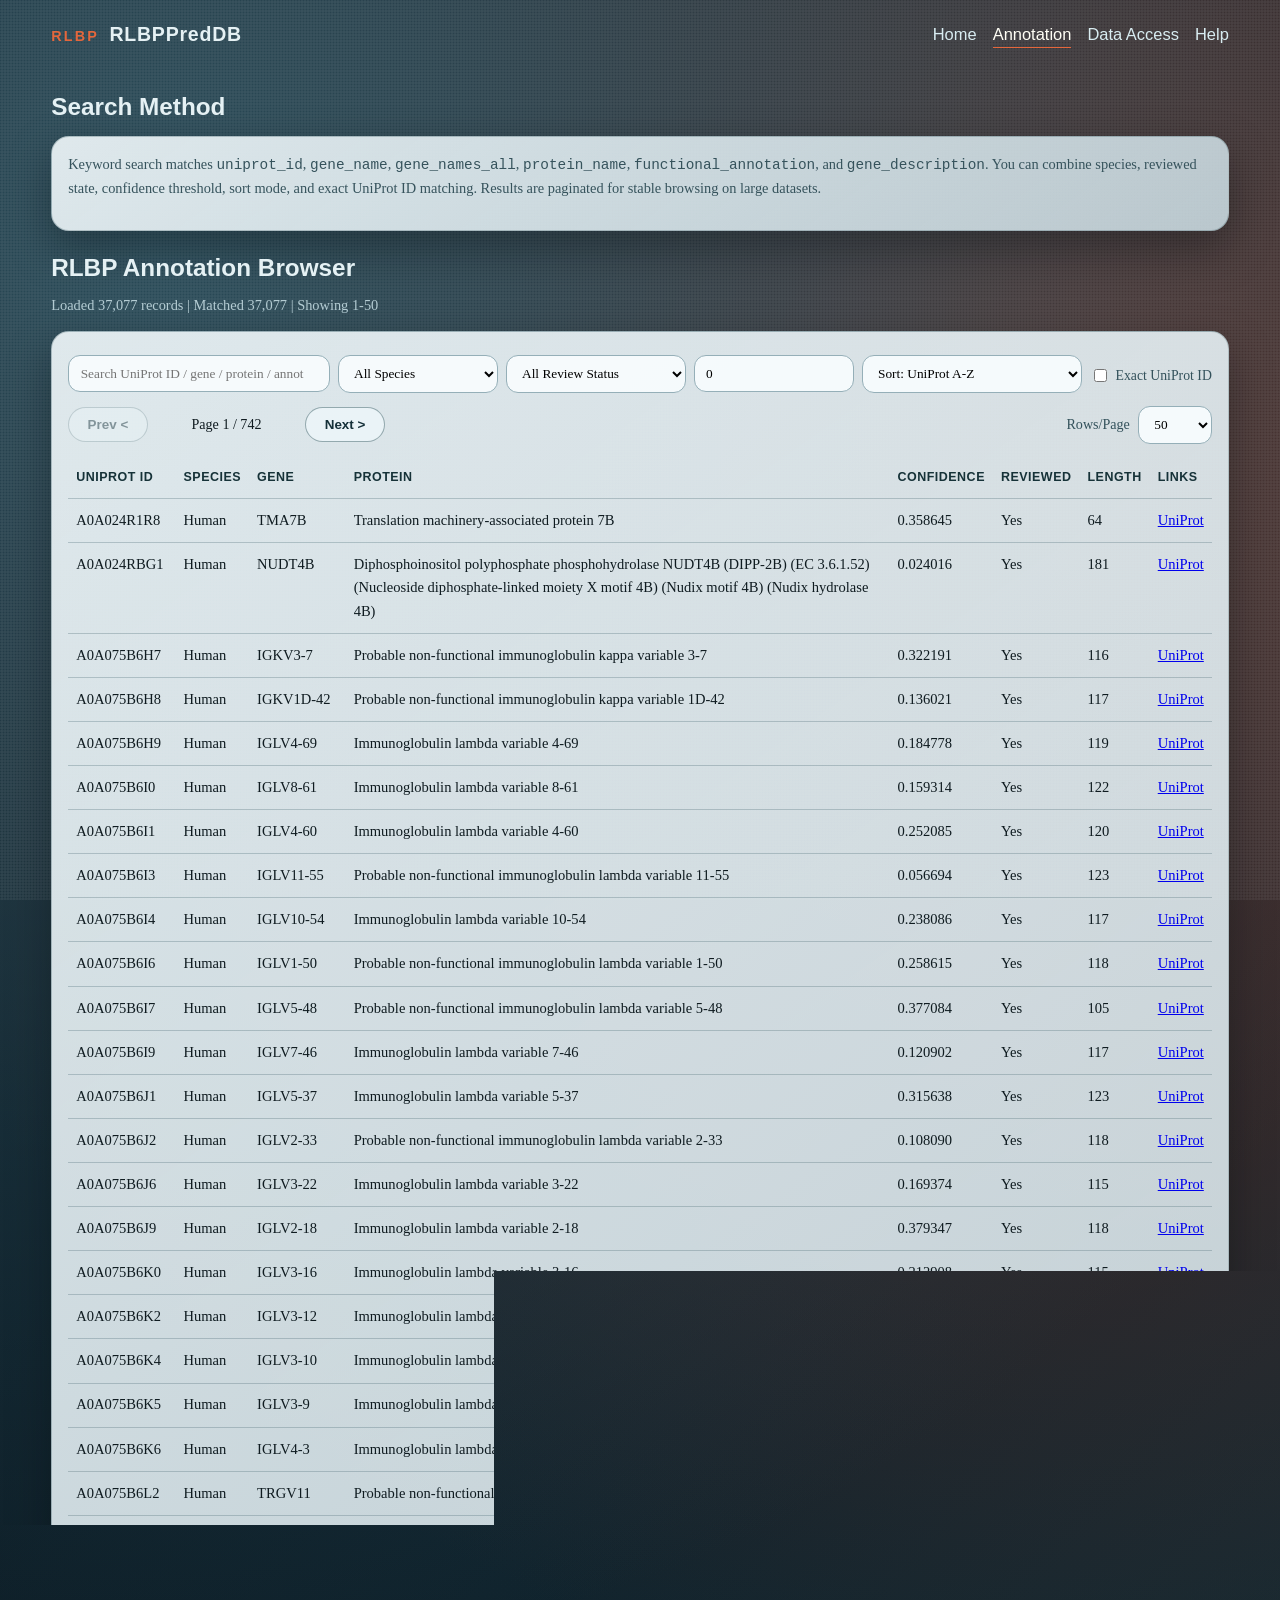
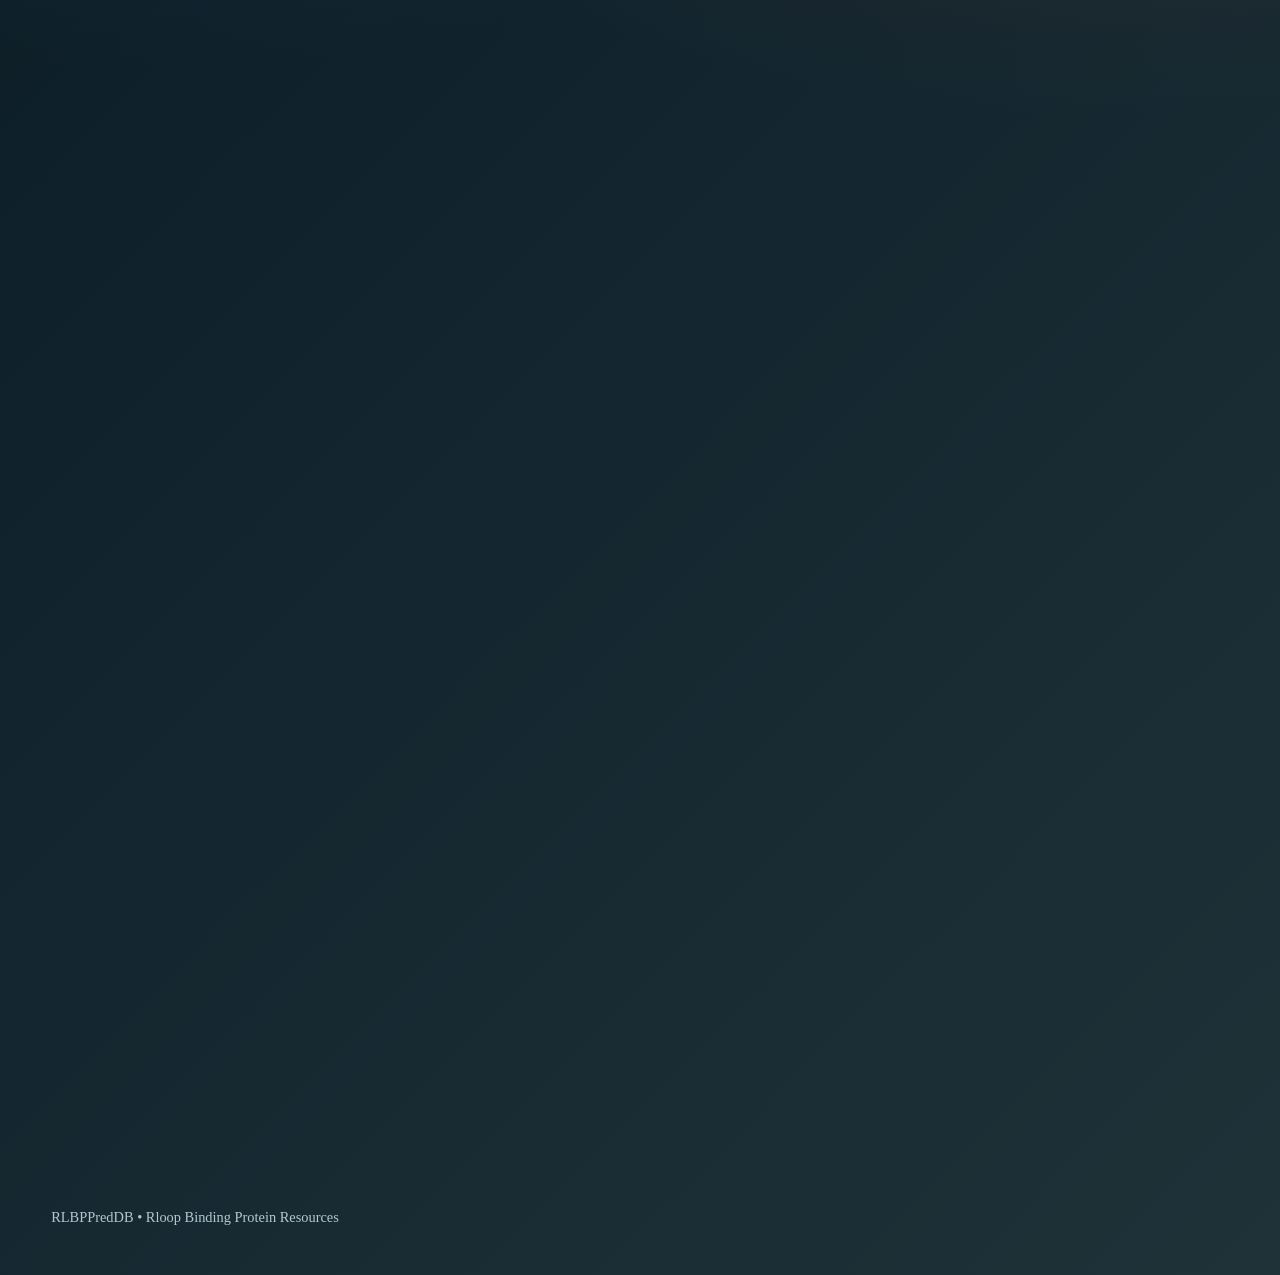
==== annotation.html @ f00f169d "Document and package local RLBPPredDB deployment" ====
<!DOCTYPE html>
<html lang="en">
<head>
  <meta charset="UTF-8" />
  <meta name="viewport" content="width=device-width, initial-scale=1.0" />
  <meta name="description" content="RLBPPredDB annotation browser" />
  <title>RLBPPredDB | Annotation</title>
  <link rel="stylesheet" href="style.css" />
</head>
<body>
  <div class="grain"></div>
  <div class="page-wrap">
    <header class="site-header">
      <a class="brand" href="index.html">
        <span class="brand-mark">RLBP</span>
        <span class="brand-name">RLBPPredDB</span>
      </a>
      <nav>
        <a href="index.html">Home</a>
        <a class="active" href="annotation.html">Annotation</a>
        <a href="data-access.html">Data Access</a>
        <a href="help.html">Help</a>
      </nav>
    </header>

    <main>
      <section class="panel reveal">
        <div class="panel-head">
          <h2>Search Method</h2>
        </div>
        <div class="card search-method">
          <p>
            Keyword search matches <code>uniprot_id</code>, <code>gene_name</code>, <code>gene_names_all</code>, <code>protein_name</code>, <code>functional_annotation</code>, and <code>gene_description</code>. You can combine species, reviewed state, confidence threshold, sort mode, and exact UniProt ID matching. Results are paginated for stable browsing on large datasets.
          </p>
        </div>
      </section>

      <section class="panel reveal">
        <div class="panel-head">
          <h2>RLBP Annotation Browser</h2>
          <p id="result-summary">Loading annotation database...</p>
        </div>
        <div class="card">
          <div class="annotation-tools annotation-tools-db">
            <input id="search" type="search" placeholder="Search UniProt ID / gene / protein / annotation" />

            <select id="species-filter">
              <option value="all">All Species</option>
              <option value="Human">Human</option>
              <option value="Mouse">Mouse</option>
            </select>

            <select id="reviewed-filter">
              <option value="all">All Review Status</option>
              <option value="reviewed">Reviewed Only</option>
              <option value="unreviewed">Unreviewed Only</option>
            </select>

            <input id="min-confidence" type="number" min="0" max="1" step="0.01" value="0" title="Min confidence" placeholder="Min confidence" />

            <select id="sort-by">
              <option value="confidence_desc">Sort: Confidence High-Low</option>
              <option value="confidence_asc">Sort: Confidence Low-High</option>
              <option value="length_desc">Sort: Length High-Low</option>
              <option value="length_asc">Sort: Length Low-High</option>
              <option value="id_asc" selected>Sort: UniProt A-Z</option>
            </select>

            <label class="inline-check" for="exact-id">
              <input id="exact-id" type="checkbox" />
              Exact UniProt ID
            </label>
          </div>

          <div class="pagination-row">
            <div class="pager-main">
              <button id="prev-page" class="btn ghost" type="button">Prev &lt;</button>
              <span id="page-info">Page 1 / 1</span>
              <button id="next-page" class="btn ghost" type="button">Next &gt;</button>
            </div>
            <div class="pager-size">
              <label for="page-size">Rows/Page</label>
              <select id="page-size">
                <option value="20">20</option>
                <option value="50" selected>50</option>
                <option value="100">100</option>
              </select>
            </div>
          </div>

          <div class="table-wrap">
            <table>
              <thead>
                <tr>
                  <th>UniProt ID</th>
                  <th>Species</th>
                  <th>Gene</th>
                  <th>Protein</th>
                  <th>Confidence</th>
                  <th>Reviewed</th>
                  <th>Length</th>
                  <th>Links</th>
                </tr>
              </thead>
              <tbody id="annotation-body"></tbody>
            </table>
          </div>
        </div>
      </section>
    </main>
  </div>

  <footer>
    <p>RLBPPredDB • Rloop Binding Protein Resources</p>
  </footer>

  <script src="annotation.js"></script>
</body>
</html>
---- style.css ----
:root {
  --bg: #0c171c;
  --bg-soft: #13252d;
  --surface: rgba(234, 242, 245, 0.94);
  --surface-2: rgba(205, 223, 230, 0.85);
  --text: #e5f1f4;
  --ink: #0f1b20;
  --ink-soft: #33515b;
  --accent: #e5673c;
  --accent-2: #15897f;
  --line: #6a8792;
  --warn: #b04427;
  --ok: #127d58;
  --shadow: 0 18px 44px rgba(3, 10, 12, 0.34);
}

* {
  box-sizing: border-box;
}

html,
body {
  margin: 0;
  min-height: 100%;
}

body {
  color: var(--text);
  font-family: "Palatino Linotype", "Book Antiqua", Palatino, serif;
  line-height: 1.6;
  background:
    radial-gradient(circle at 12% 8%, #2a4c5a 0%, transparent 50%),
    radial-gradient(circle at 84% 15%, #5a3028 0%, transparent 48%),
    linear-gradient(135deg, #061017 0%, #10232d 50%, #1f3238 100%);
  overflow-x: hidden;
}

.home-page {
  background:
    radial-gradient(circle at 14% 18%, rgba(35, 96, 122, 0.5) 0%, transparent 40%),
    radial-gradient(circle at 79% 15%, rgba(196, 98, 62, 0.45) 0%, transparent 45%),
    linear-gradient(120deg, rgba(9, 30, 38, 0.7), rgba(14, 38, 44, 0.7)),
    linear-gradient(145deg, #051018 0%, #10242e 55%, #223940 100%);
}

.home-page::before {
  content: "RLBPPredDB";
  position: fixed;
  top: 14%;
  right: -4%;
  font-family: "Trebuchet MS", "Gill Sans", sans-serif;
  font-size: clamp(3rem, 12vw, 9rem);
  letter-spacing: 0.12em;
  color: rgba(214, 239, 246, 0.06);
  transform: rotate(-13deg);
  pointer-events: none;
  z-index: 0;
}

.grain {
  position: fixed;
  inset: 0;
  pointer-events: none;
  opacity: 0.09;
  background-image:
    linear-gradient(transparent 49%, rgba(255, 255, 255, 0.55) 50%),
    linear-gradient(90deg, transparent 49%, rgba(255, 255, 255, 0.55) 50%);
  background-size: 3px 3px;
  z-index: 0;
}

.page-wrap,
footer {
  position: relative;
  z-index: 1;
}

.site-header {
  max-width: 1380px;
  margin: 0 auto;
  padding: 1.2rem clamp(1.8rem, 4vw, 3.2rem) 0.7rem;
  display: flex;
  justify-content: space-between;
  align-items: center;
}

.brand {
  text-decoration: none;
  color: inherit;
  display: flex;
  gap: 0.65rem;
  align-items: baseline;
}

.brand-mark {
  font-family: "Trebuchet MS", "Gill Sans", sans-serif;
  text-transform: uppercase;
  letter-spacing: 0.15em;
  color: var(--accent);
  font-size: 0.9rem;
  font-weight: 700;
}

.brand-name {
  font-family: "Trebuchet MS", "Gill Sans", sans-serif;
  font-size: 1.22rem;
  font-weight: 700;
  letter-spacing: 0.04em;
}

nav {
  display: flex;
  flex-wrap: wrap;
  gap: 1rem;
}

nav a {
  color: #d8ecf1;
  text-decoration: none;
  font-family: "Trebuchet MS", "Gill Sans", sans-serif;
  font-size: 1.03rem;
  border-bottom: 1px solid transparent;
  transition: border-color 0.2s ease, color 0.2s ease;
}

nav a:hover,
nav a.active {
  color: #fffef5;
  border-bottom-color: var(--accent);
}

main {
  max-width: 1380px;
  margin: 0 auto;
  padding: 0.5rem clamp(1.8rem, 4vw, 3.2rem) 2.4rem;
}

.eyebrow {
  margin: 0;
  font-family: "Trebuchet MS", "Gill Sans", sans-serif;
  font-size: 1rem;
  text-transform: uppercase;
  letter-spacing: 0.08em;
  color: #9fcad3;
}

h1,
h2,
h3 {
  margin: 0.3rem 0 0.95rem;
  line-height: 1.1;
  font-family: "Trebuchet MS", "Gill Sans", sans-serif;
}

h1 {
  font-size: clamp(2rem, 4vw, 3.6rem);
  max-width: 1120px;
}

h2 {
  font-size: clamp(1.35rem, 1.9vw, 1.95rem);
}

p {
  margin-top: 0;
  font-size: clamp(0.9rem, 0.78vw, 0.98rem);
}

.hero {
  padding: 2.7rem 0.2rem 1.4rem;
}

.hero p {
  max-width: 980px;
  color: #c6dbe1;
}

.hero-actions {
  display: flex;
  gap: 0.75rem;
  flex-wrap: wrap;
}

.btn {
  display: inline-block;
  border-radius: 999px;
  border: 1px solid transparent;
  padding: 0.58rem 1.15rem;
  cursor: pointer;
  text-decoration: none;
  font-family: "Trebuchet MS", "Gill Sans", sans-serif;
  font-size: clamp(0.84rem, 0.7vw, 0.92rem);
  transition: transform 0.2s ease, border-color 0.2s ease;
}

.btn:hover {
  transform: translateY(-1px);
}

.btn.primary {
  color: #1d0e08;
  background: linear-gradient(110deg, var(--accent), #ff8a66);
}

.btn.ghost {
  border-color: rgba(212, 233, 239, 0.55);
  color: #d8edf2;
  background: transparent;
}

.panel {
  margin-top: 1.5rem;
}

.panel-head p {
  color: #b4ccd3;
  margin-top: -0.2rem;
  font-size: clamp(0.9rem, 0.75vw, 0.98rem);
}

.card {
  background: linear-gradient(145deg, var(--surface), var(--surface-2));
  color: var(--ink);
  border-radius: 18px;
  border: 1px solid rgba(67, 96, 104, 0.3);
  box-shadow: var(--shadow);
  padding: clamp(1rem, 1.2vw, 1.35rem);
  font-size: clamp(0.88rem, 0.72vw, 0.95rem);
}

label {
  display: block;
  margin: 0.55rem 0 0.3rem;
  font-size: 0.88rem;
  color: var(--ink-soft);
}

input,
select,
textarea {
  width: 100%;
  border: 1px solid #95afb8;
  border-radius: 12px;
  padding: 0.6rem 0.72rem;
  font-family: "Palatino Linotype", "Book Antiqua", Palatino, serif;
  background: rgba(248, 252, 254, 0.94);
}

textarea {
  resize: vertical;
}

.grid-2 {
  display: grid;
  grid-template-columns: 1.3fr 0.9fr;
  gap: 1rem;
}

.result-label {
  margin-bottom: 0;
  text-transform: uppercase;
  font-family: "Trebuchet MS", "Gill Sans", sans-serif;
  letter-spacing: 0.05em;
  color: var(--ink-soft);
  font-size: 0.78rem;
}

.score {
  margin: 0.15rem 0;
  font-family: "Trebuchet MS", "Gill Sans", sans-serif;
  font-size: 3rem;
  line-height: 1;
}

.meter {
  width: 100%;
  height: 12px;
  border-radius: 999px;
  background: #d6e4e8;
  overflow: hidden;
}

.meter span {
  display: block;
  width: 0;
  height: 100%;
  background: linear-gradient(90deg, var(--accent-2), #0fa58b);
  transition: width 0.35s ease;
}

.call {
  font-weight: 700;
}

.error {
  color: var(--warn);
  min-height: 1.15rem;
  margin-top: 0.55rem;
  font-size: 0.86rem;
}

.meta,
.note,
.search-method {
  color: #36535c;
  font-size: 0.9rem;
}

.tool-row {
  display: grid;
  grid-template-columns: 1fr auto auto;
  gap: 0.6rem;
  align-items: center;
}

.annotation-tools {
  display: grid;
  grid-template-columns: 1.2fr 190px 190px 170px auto;
  gap: 0.5rem;
  align-items: center;
  margin: 0.4rem 0 0.8rem;
}

.annotation-tools-db {
  grid-template-columns: 1.6fr 160px 180px 160px 220px auto;
}

.inline-check {
  display: flex;
  align-items: center;
  gap: 0.38rem;
  font-size: 0.86rem;
  color: var(--ink-soft);
}

.inline-check input {
  width: auto;
}

.pagination-row {
  display: flex;
  align-items: center;
  justify-content: space-between;
  gap: 0.75rem;
  margin: 0.3rem 0 0.9rem;
  flex-wrap: wrap;
}

.pager-main {
  display: grid;
  grid-template-columns: auto minmax(140px, auto) auto;
  align-items: center;
  column-gap: 0.55rem;
}

.pager-size {
  display: flex;
  align-items: center;
  gap: 0.5rem;
}

.pagination-row label {
  margin: 0;
}

.pagination-row #page-info {
  min-width: 140px;
  text-align: center;
}

.pagination-row select,
.pagination-row input {
  width: auto;
  min-width: 74px;
}

.pagination-row button:disabled {
  opacity: 0.45;
  cursor: not-allowed;
}

.pagination-row .btn.ghost {
  color: #153039;
  border-color: rgba(42, 78, 88, 0.45);
  background: rgba(237, 246, 249, 0.9);
  font-weight: 600;
}

.table-wrap {
  overflow-x: auto;
}

table {
  width: 100%;
  border-collapse: collapse;
  font-size: 0.91rem;
}

th,
td {
  text-align: left;
  padding: 0.62rem 0.5rem;
  border-bottom: 1px solid rgba(80, 110, 119, 0.32);
  vertical-align: top;
}

th {
  text-transform: uppercase;
  letter-spacing: 0.04em;
  font-size: 0.78rem;
  font-family: "Trebuchet MS", "Gill Sans", sans-serif;
  color: #163238;
}

.empty {
  text-align: center;
  color: #486a73;
  padding: 1rem;
}

.list-tight {
  margin: 0;
  padding-left: 1.1rem;
}

footer {
  max-width: 1380px;
  margin: 0 auto;
  padding: 0 clamp(1.8rem, 4vw, 3.2rem) 2rem;
  color: #b0c9d0;
  font-size: 0.84rem;
}

.reveal {
  opacity: 0;
  transform: translateY(10px);
  animation: rise 0.65s ease forwards;
}

.reveal:nth-child(2) {
  animation-delay: 0.07s;
}

.reveal:nth-child(3) {
  animation-delay: 0.13s;
}

.reveal:nth-child(4) {
  animation-delay: 0.2s;
}

@keyframes rise {
  to {
    opacity: 1;
    transform: translateY(0);
  }
}

@media (max-width: 980px) {
  .grid-2,
  .tool-row,
  .annotation-tools {
    grid-template-columns: 1fr;
  }

  .site-header {
    flex-direction: column;
    align-items: flex-start;
    gap: 0.6rem;
  }
}
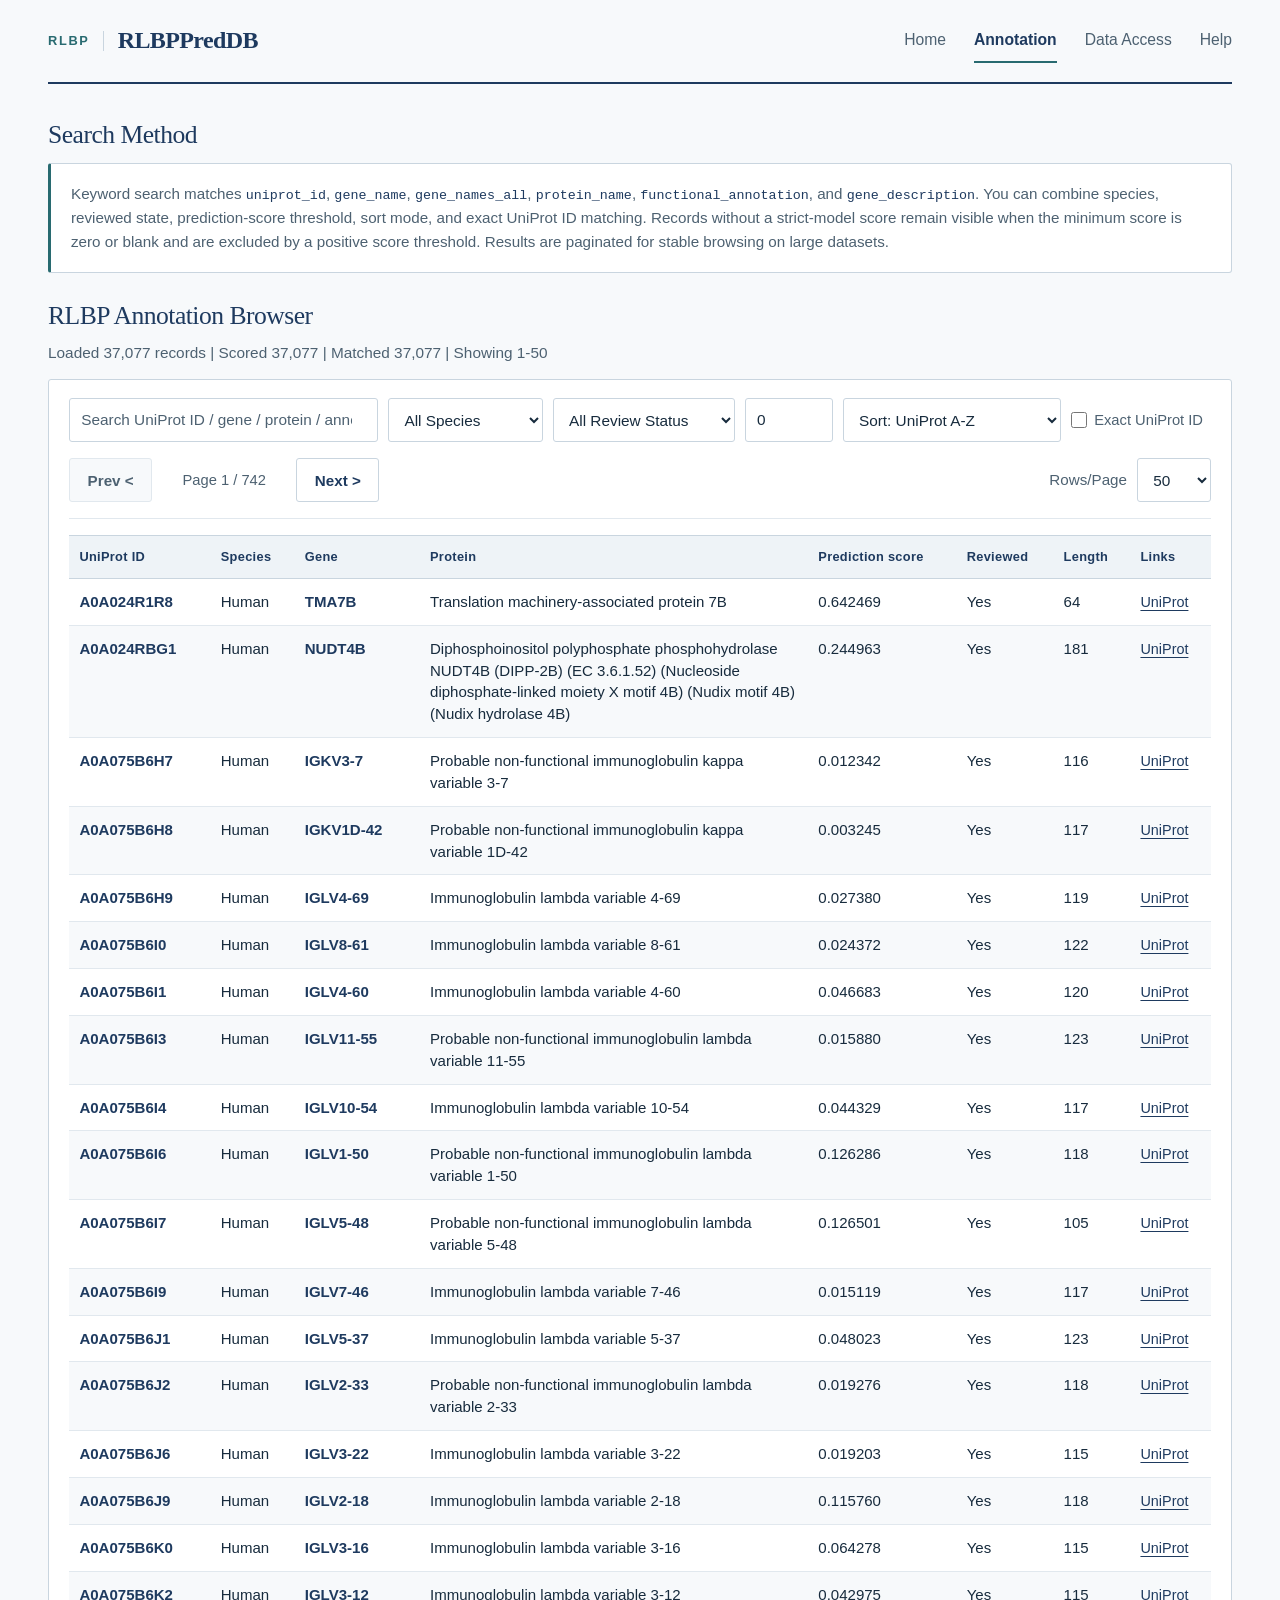
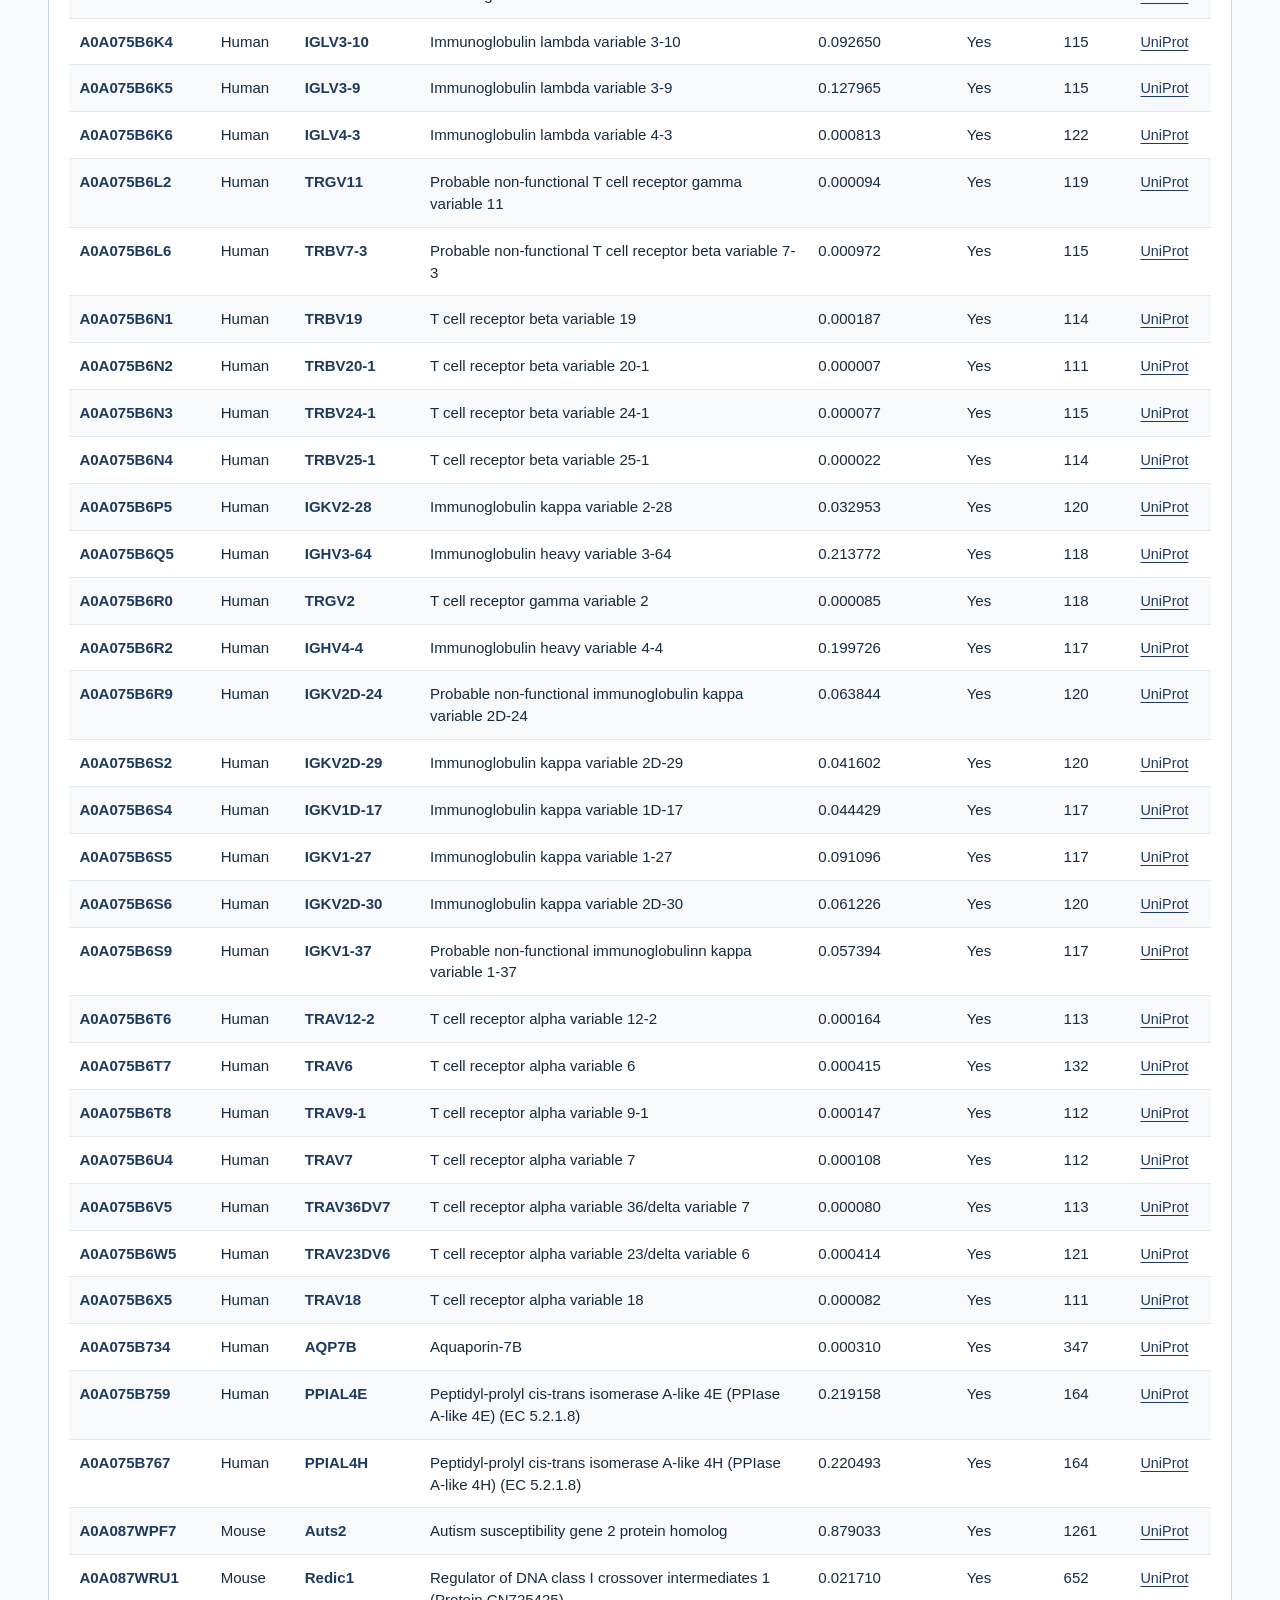
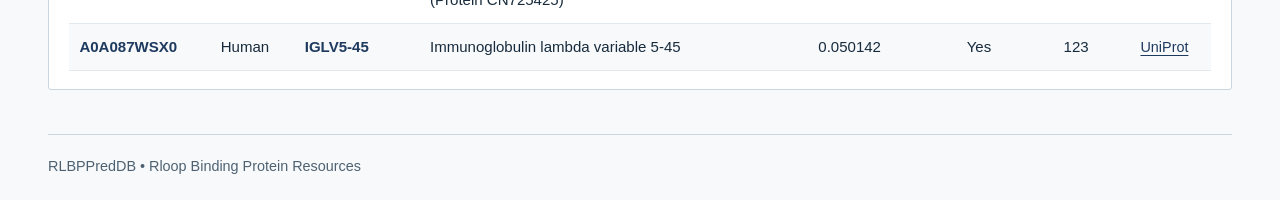
==== commit 091aaff6: "Package local RLBPPredDB release" ====
--- a/annotation.html
+++ b/annotation.html
@@ -5,7 +5,7 @@
   <meta name="viewport" content="width=device-width, initial-scale=1.0" />
   <meta name="description" content="RLBPPredDB annotation browser" />
   <title>RLBPPredDB | Annotation</title>
-  <link rel="stylesheet" href="style.css" />
+  <link rel="stylesheet" href="style.css?v=academic-20261110" />
 </head>
 <body>
   <div class="grain"></div>
@@ -30,7 +30,7 @@
         </div>
         <div class="card search-method">
           <p>
-            Keyword search matches <code>uniprot_id</code>, <code>gene_name</code>, <code>gene_names_all</code>, <code>protein_name</code>, <code>functional_annotation</code>, and <code>gene_description</code>. You can combine species, reviewed state, confidence threshold, sort mode, and exact UniProt ID matching. Results are paginated for stable browsing on large datasets.
+            Keyword search matches <code>uniprot_id</code>, <code>gene_name</code>, <code>gene_names_all</code>, <code>protein_name</code>, <code>functional_annotation</code>, and <code>gene_description</code>. You can combine species, reviewed state, prediction-score threshold, sort mode, and exact UniProt ID matching. Records without a strict-model score remain visible when the minimum score is zero or blank and are excluded by a positive score threshold. Results are paginated for stable browsing on large datasets.
           </p>
         </div>
       </section>
@@ -56,11 +56,11 @@
               <option value="unreviewed">Unreviewed Only</option>
             </select>
 
-            <input id="min-confidence" type="number" min="0" max="1" step="0.01" value="0" title="Min confidence" placeholder="Min confidence" />
+            <input id="min-confidence" type="number" min="0" max="1" step="0.01" value="0" title="Minimum prediction score" placeholder="Min score" />
 
             <select id="sort-by">
-              <option value="confidence_desc">Sort: Confidence High-Low</option>
-              <option value="confidence_asc">Sort: Confidence Low-High</option>
+              <option value="confidence_desc">Sort: Score High-Low</option>
+              <option value="confidence_asc">Sort: Score Low-High</option>
               <option value="length_desc">Sort: Length High-Low</option>
               <option value="length_asc">Sort: Length Low-High</option>
               <option value="id_asc" selected>Sort: UniProt A-Z</option>
@@ -96,7 +96,7 @@
                   <th>Species</th>
                   <th>Gene</th>
                   <th>Protein</th>
-                  <th>Confidence</th>
+                  <th>Prediction score</th>
                   <th>Reviewed</th>
                   <th>Length</th>
                   <th>Links</th>
--- a/style.css
+++ b/style.css
@@ -1,471 +1,239 @@
 :root {
-  --bg: #0c171c;
-  --bg-soft: #13252d;
-  --surface: rgba(234, 242, 245, 0.94);
-  --surface-2: rgba(205, 223, 230, 0.85);
-  --text: #e5f1f4;
-  --ink: #0f1b20;
-  --ink-soft: #33515b;
-  --accent: #e5673c;
-  --accent-2: #15897f;
-  --line: #6a8792;
-  --warn: #b04427;
-  --ok: #127d58;
-  --shadow: 0 18px 44px rgba(3, 10, 12, 0.34);
-}
-
-* {
-  box-sizing: border-box;
-}
-
-html,
-body {
-  margin: 0;
-  min-height: 100%;
-}
-
+  color-scheme: light;
+  --bg: #f7f9fb;
+  --bg-soft: #eef3f7;
+  --surface: #ffffff;
+  --surface-2: #f1f5f8;
+  --text: #243747;
+  --ink: #172b3d;
+  --ink-soft: #4d6171;
+  --accent: #1e3a5f;
+  --accent-2: #286a70;
+  --line: #c9d5df;
+  --line-soft: #e1e8ee;
+  --warn: #a3322c;
+  --ok: #236549;
+  --shadow: none;
+  --gutter: clamp(1.25rem, 4vw, 3rem);
+  --font-body: "Gill Sans", "Trebuchet MS", sans-serif;
+  --font-heading: Georgia, "Palatino Linotype", Palatino, serif;
+}
+
+* { box-sizing: border-box; }
+html, body { margin: 0; min-height: 100%; }
 body {
   color: var(--text);
-  font-family: "Palatino Linotype", "Book Antiqua", Palatino, serif;
-  line-height: 1.6;
-  background:
-    radial-gradient(circle at 12% 8%, #2a4c5a 0%, transparent 50%),
-    radial-gradient(circle at 84% 15%, #5a3028 0%, transparent 48%),
-    linear-gradient(135deg, #061017 0%, #10232d 50%, #1f3238 100%);
-  overflow-x: hidden;
-}
-
-.home-page {
-  background:
-    radial-gradient(circle at 14% 18%, rgba(35, 96, 122, 0.5) 0%, transparent 40%),
-    radial-gradient(circle at 79% 15%, rgba(196, 98, 62, 0.45) 0%, transparent 45%),
-    linear-gradient(120deg, rgba(9, 30, 38, 0.7), rgba(14, 38, 44, 0.7)),
-    linear-gradient(145deg, #051018 0%, #10242e 55%, #223940 100%);
-}
-
-.home-page::before {
-  content: "RLBPPredDB";
-  position: fixed;
-  top: 14%;
-  right: -4%;
-  font-family: "Trebuchet MS", "Gill Sans", sans-serif;
-  font-size: clamp(3rem, 12vw, 9rem);
-  letter-spacing: 0.12em;
-  color: rgba(214, 239, 246, 0.06);
-  transform: rotate(-13deg);
-  pointer-events: none;
-  z-index: 0;
-}
-
-.grain {
-  position: fixed;
-  inset: 0;
-  pointer-events: none;
-  opacity: 0.09;
-  background-image:
-    linear-gradient(transparent 49%, rgba(255, 255, 255, 0.55) 50%),
-    linear-gradient(90deg, transparent 49%, rgba(255, 255, 255, 0.55) 50%);
-  background-size: 3px 3px;
-  z-index: 0;
-}
-
-.page-wrap,
-footer {
-  position: relative;
-  z-index: 1;
-}
-
+  background: var(--bg);
+  font: 1rem/1.55 var(--font-body);
+  -webkit-text-size-adjust: 100%;
+}
+.home-page { background: var(--surface); }
+.home-page::before, .grain { display: none; }
+.page-wrap, main, .panel, .card { min-width: 0; }
+a { color: var(--accent); text-underline-offset: 0.18em; }
+a:hover { color: var(--accent-2); }
+:where(a, button, input, select, textarea):focus-visible {
+  outline: 2px solid var(--accent-2);
+  outline-offset: 3px;
+}
+
+.site-header, main, footer {
+  width: calc(100% - var(--gutter) - var(--gutter));
+  max-width: 1280px;
+  margin-inline: auto;
+}
 .site-header {
-  max-width: 1380px;
-  margin: 0 auto;
-  padding: 1.2rem clamp(1.8rem, 4vw, 3.2rem) 0.7rem;
+  min-height: 84px;
+  padding-block: 1rem;
+  border-bottom: 2px solid var(--accent);
   display: flex;
   justify-content: space-between;
   align-items: center;
-}
-
+  gap: 1.5rem;
+}
 .brand {
+  display: flex;
+  align-items: center;
+  gap: 0.85rem;
+  flex-shrink: 0;
+  color: var(--accent);
   text-decoration: none;
-  color: inherit;
+}
+.brand-mark {
+  padding-right: 0.85rem;
+  border-right: 1px solid var(--line);
+  color: var(--accent-2);
+  font-size: 0.8rem;
+  font-weight: 700;
+  letter-spacing: 0.13em;
+}
+.brand-name {
+  font-family: var(--font-heading);
+  font-size: 1.5rem;
+  font-weight: 700;
+  letter-spacing: -0.025em;
+}
+nav { display: flex; flex-wrap: wrap; gap: 0.25rem 1.75rem; }
+nav a {
   display: flex;
-  gap: 0.65rem;
-  align-items: baseline;
-}
-
-.brand-mark {
-  font-family: "Trebuchet MS", "Gill Sans", sans-serif;
+  align-items: center;
+  min-height: 44px;
+  border-bottom: 2px solid transparent;
+  color: var(--ink-soft);
+  font-size: 0.98rem;
+  text-decoration: none;
+  transition: color 160ms ease, border-color 160ms ease;
+}
+nav a:hover, nav a.active { border-bottom-color: var(--accent-2); color: var(--accent); }
+nav a.active { font-weight: 700; }
+main { padding-block: 0.5rem 2.75rem; }
+
+.eyebrow {
+  margin: 0 0 1rem;
+  color: var(--accent-2);
+  font-size: 0.83rem;
+  font-weight: 700;
+  letter-spacing: 0.1em;
   text-transform: uppercase;
-  letter-spacing: 0.15em;
+}
+h1, h2, h3 {
+  margin: 0 0 0.75rem;
   color: var(--accent);
-  font-size: 0.9rem;
-  font-weight: 700;
-}
-
-.brand-name {
-  font-family: "Trebuchet MS", "Gill Sans", sans-serif;
-  font-size: 1.22rem;
-  font-weight: 700;
-  letter-spacing: 0.04em;
-}
-
-nav {
-  display: flex;
-  flex-wrap: wrap;
-  gap: 1rem;
-}
-
-nav a {
-  color: #d8ecf1;
+  font-family: var(--font-heading);
+  font-weight: 400;
+  line-height: 1.2;
+}
+h1 { max-width: 1040px; font-size: clamp(2rem, 3.35vw, 2.75rem); letter-spacing: -0.025em; }
+h2 { font-size: clamp(1.4rem, 2vw, 1.7rem); letter-spacing: -0.02em; }
+h3 { font-size: 1.2rem; }
+p { margin: 0 0 1rem; }
+.hero { padding-block: 2.75rem 2.25rem; border-bottom: 1px solid var(--line); }
+.hero > p:not(.eyebrow) { max-width: 850px; color: var(--ink-soft); font-size: 1.0625rem; line-height: 1.65; }
+.hero-actions { display: flex; flex-wrap: wrap; gap: 0.75rem; margin-top: 1.25rem; }
+
+.btn {
+  display: inline-flex;
+  align-items: center;
+  justify-content: center;
+  min-height: 44px;
+  padding: 0.55rem 1.1rem;
+  border: 1px solid var(--line);
+  border-radius: 3px;
+  background: var(--surface);
+  color: var(--accent);
+  font-family: var(--font-body);
+  font-size: 0.95rem;
+  font-weight: 600;
+  line-height: 1.25;
   text-decoration: none;
-  font-family: "Trebuchet MS", "Gill Sans", sans-serif;
-  font-size: 1.03rem;
-  border-bottom: 1px solid transparent;
-  transition: border-color 0.2s ease, color 0.2s ease;
-}
-
-nav a:hover,
-nav a.active {
-  color: #fffef5;
-  border-bottom-color: var(--accent);
-}
-
-main {
-  max-width: 1380px;
-  margin: 0 auto;
-  padding: 0.5rem clamp(1.8rem, 4vw, 3.2rem) 2.4rem;
-}
-
-.eyebrow {
-  margin: 0;
-  font-family: "Trebuchet MS", "Gill Sans", sans-serif;
-  font-size: 1rem;
-  text-transform: uppercase;
-  letter-spacing: 0.08em;
-  color: #9fcad3;
-}
-
-h1,
-h2,
-h3 {
-  margin: 0.3rem 0 0.95rem;
-  line-height: 1.1;
-  font-family: "Trebuchet MS", "Gill Sans", sans-serif;
-}
-
-h1 {
-  font-size: clamp(2rem, 4vw, 3.6rem);
-  max-width: 1120px;
-}
-
-h2 {
-  font-size: clamp(1.35rem, 1.9vw, 1.95rem);
-}
-
-p {
-  margin-top: 0;
-  font-size: clamp(0.9rem, 0.78vw, 0.98rem);
-}
-
-.hero {
-  padding: 2.7rem 0.2rem 1.4rem;
-}
-
-.hero p {
-  max-width: 980px;
-  color: #c6dbe1;
-}
-
-.hero-actions {
-  display: flex;
-  gap: 0.75rem;
-  flex-wrap: wrap;
-}
-
-.btn {
-  display: inline-block;
-  border-radius: 999px;
-  border: 1px solid transparent;
-  padding: 0.58rem 1.15rem;
   cursor: pointer;
-  text-decoration: none;
-  font-family: "Trebuchet MS", "Gill Sans", sans-serif;
-  font-size: clamp(0.84rem, 0.7vw, 0.92rem);
-  transition: transform 0.2s ease, border-color 0.2s ease;
-}
-
-.btn:hover {
-  transform: translateY(-1px);
-}
-
-.btn.primary {
-  color: #1d0e08;
-  background: linear-gradient(110deg, var(--accent), #ff8a66);
-}
-
-.btn.ghost {
-  border-color: rgba(212, 233, 239, 0.55);
-  color: #d8edf2;
-  background: transparent;
-}
-
-.panel {
-  margin-top: 1.5rem;
-}
-
-.panel-head p {
-  color: #b4ccd3;
-  margin-top: -0.2rem;
-  font-size: clamp(0.9rem, 0.75vw, 0.98rem);
-}
-
+  transition: background-color 160ms ease, border-color 160ms ease, color 160ms ease;
+}
+.btn:hover { border-color: var(--accent); background: var(--bg-soft); color: var(--accent); }
+.btn.primary { border-color: var(--accent); background: var(--accent); color: var(--surface); }
+.btn.primary:hover { border-color: var(--accent-2); background: var(--accent-2); }
+.btn.ghost { color: var(--accent); background: var(--surface); }
+.panel { margin-top: 1.75rem; }
+.panel-head p { margin: -0.15rem 0 0.9rem; color: var(--ink-soft); font-size: 0.96rem; font-variant-numeric: tabular-nums; }
 .card {
-  background: linear-gradient(145deg, var(--surface), var(--surface-2));
+  padding: 1.125rem 1.25rem;
+  border: 1px solid var(--line);
+  border-radius: 3px;
+  background: var(--surface);
   color: var(--ink);
-  border-radius: 18px;
-  border: 1px solid rgba(67, 96, 104, 0.3);
-  box-shadow: var(--shadow);
-  padding: clamp(1rem, 1.2vw, 1.35rem);
-  font-size: clamp(0.88rem, 0.72vw, 0.95rem);
-}
-
-label {
-  display: block;
-  margin: 0.55rem 0 0.3rem;
-  font-size: 0.88rem;
-  color: var(--ink-soft);
-}
-
-input,
-select,
-textarea {
+  box-shadow: none;
+}
+.card p:last-child { margin-bottom: 0; }
+.home-page .panel { display: grid; grid-template-columns: minmax(180px, 0.7fr) minmax(0, 2fr); gap: 2.5rem; padding-top: 0.5rem; }
+.home-page .panel .card { padding: 0 0 0 1.75rem; border: 0; border-left: 2px solid var(--line); border-radius: 0; }
+
+label { display: block; margin: 0.55rem 0 0.35rem; color: var(--ink-soft); font-size: 0.95rem; }
+input, select, textarea {
   width: 100%;
-  border: 1px solid #95afb8;
-  border-radius: 12px;
-  padding: 0.6rem 0.72rem;
-  font-family: "Palatino Linotype", "Book Antiqua", Palatino, serif;
-  background: rgba(248, 252, 254, 0.94);
-}
-
-textarea {
-  resize: vertical;
-}
-
-.grid-2 {
-  display: grid;
-  grid-template-columns: 1.3fr 0.9fr;
-  gap: 1rem;
-}
-
-.result-label {
-  margin-bottom: 0;
-  text-transform: uppercase;
-  font-family: "Trebuchet MS", "Gill Sans", sans-serif;
-  letter-spacing: 0.05em;
-  color: var(--ink-soft);
-  font-size: 0.78rem;
-}
-
-.score {
-  margin: 0.15rem 0;
-  font-family: "Trebuchet MS", "Gill Sans", sans-serif;
-  font-size: 3rem;
-  line-height: 1;
-}
-
-.meter {
-  width: 100%;
-  height: 12px;
-  border-radius: 999px;
-  background: #d6e4e8;
-  overflow: hidden;
-}
-
-.meter span {
-  display: block;
-  width: 0;
-  height: 100%;
-  background: linear-gradient(90deg, var(--accent-2), #0fa58b);
-  transition: width 0.35s ease;
-}
-
-.call {
-  font-weight: 700;
-}
-
-.error {
-  color: var(--warn);
-  min-height: 1.15rem;
-  margin-top: 0.55rem;
-  font-size: 0.86rem;
-}
-
-.meta,
-.note,
-.search-method {
-  color: #36535c;
-  font-size: 0.9rem;
-}
-
-.tool-row {
-  display: grid;
-  grid-template-columns: 1fr auto auto;
-  gap: 0.6rem;
-  align-items: center;
-}
+  min-width: 0;
+  min-height: 44px;
+  padding: 0.55rem 0.7rem;
+  border: 1px solid var(--line);
+  border-radius: 3px;
+  background: var(--surface);
+  color: var(--ink);
+  font-family: var(--font-body);
+  font-size: 0.96rem;
+  line-height: 1.25;
+  accent-color: var(--accent);
+}
+input::placeholder, textarea::placeholder { color: var(--ink-soft); opacity: 1; }
+select { cursor: pointer; }
+textarea { resize: vertical; }
+code { color: var(--accent); font-size: 0.88em; overflow-wrap: anywhere; }
+.grid-2 { display: grid; grid-template-columns: 1.3fr 0.9fr; gap: 1rem; }
+.result-label { margin-bottom: 0; color: var(--ink-soft); font-size: 0.85rem; font-weight: 600; letter-spacing: 0.05em; text-transform: uppercase; }
+.score { margin: 0.25rem 0; color: var(--accent); font-size: 3rem; line-height: 1; font-variant-numeric: tabular-nums; }
+.meter { width: 100%; height: 10px; overflow: hidden; border-radius: 2px; background: var(--bg-soft); }
+.meter span { display: block; width: 0; height: 100%; background: var(--accent-2); }
+.call { font-weight: 700; }
+.error { min-height: 1.15rem; margin-top: 0.55rem; color: var(--warn); font-size: 0.95rem; }
+.meta, .note, .search-method { color: var(--ink-soft); font-size: 0.95rem; }
+.search-method { border-left: 3px solid var(--accent-2); line-height: 1.55; }
+.tool-row { display: grid; grid-template-columns: 1fr auto auto; gap: 0.75rem; align-items: center; }
 
 .annotation-tools {
   display: grid;
-  grid-template-columns: 1.2fr 190px 190px 170px auto;
-  gap: 0.5rem;
-  align-items: center;
-  margin: 0.4rem 0 0.8rem;
-}
-
-.annotation-tools-db {
-  grid-template-columns: 1.6fr 160px 180px 160px 220px auto;
-}
-
-.inline-check {
-  display: flex;
-  align-items: center;
-  gap: 0.38rem;
-  font-size: 0.86rem;
-  color: var(--ink-soft);
-}
-
-.inline-check input {
-  width: auto;
-}
-
-.pagination-row {
-  display: flex;
-  align-items: center;
-  justify-content: space-between;
-  gap: 0.75rem;
-  margin: 0.3rem 0 0.9rem;
-  flex-wrap: wrap;
-}
-
-.pager-main {
-  display: grid;
-  grid-template-columns: auto minmax(140px, auto) auto;
-  align-items: center;
-  column-gap: 0.55rem;
-}
-
-.pager-size {
-  display: flex;
-  align-items: center;
-  gap: 0.5rem;
-}
-
-.pagination-row label {
-  margin: 0;
-}
-
-.pagination-row #page-info {
-  min-width: 140px;
-  text-align: center;
-}
-
-.pagination-row select,
-.pagination-row input {
-  width: auto;
-  min-width: 74px;
-}
-
-.pagination-row button:disabled {
-  opacity: 0.45;
-  cursor: not-allowed;
-}
-
-.pagination-row .btn.ghost {
-  color: #153039;
-  border-color: rgba(42, 78, 88, 0.45);
-  background: rgba(237, 246, 249, 0.9);
-  font-weight: 600;
-}
-
-.table-wrap {
-  overflow-x: auto;
-}
-
-table {
-  width: 100%;
-  border-collapse: collapse;
-  font-size: 0.91rem;
-}
-
-th,
-td {
-  text-align: left;
-  padding: 0.62rem 0.5rem;
-  border-bottom: 1px solid rgba(80, 110, 119, 0.32);
-  vertical-align: top;
-}
-
-th {
-  text-transform: uppercase;
-  letter-spacing: 0.04em;
-  font-size: 0.78rem;
-  font-family: "Trebuchet MS", "Gill Sans", sans-serif;
-  color: #163238;
-}
-
-.empty {
-  text-align: center;
-  color: #486a73;
-  padding: 1rem;
-}
-
-.list-tight {
-  margin: 0;
-  padding-left: 1.1rem;
-}
-
-footer {
-  max-width: 1380px;
-  margin: 0 auto;
-  padding: 0 clamp(1.8rem, 4vw, 3.2rem) 2rem;
-  color: #b0c9d0;
-  font-size: 0.84rem;
-}
-
-.reveal {
-  opacity: 0;
-  transform: translateY(10px);
-  animation: rise 0.65s ease forwards;
-}
-
-.reveal:nth-child(2) {
-  animation-delay: 0.07s;
-}
-
-.reveal:nth-child(3) {
-  animation-delay: 0.13s;
-}
-
-.reveal:nth-child(4) {
-  animation-delay: 0.2s;
-}
-
-@keyframes rise {
-  to {
-    opacity: 1;
-    transform: translateY(0);
-  }
-}
-
-@media (max-width: 980px) {
-  .grid-2,
-  .tool-row,
-  .annotation-tools {
-    grid-template-columns: 1fr;
-  }
-
-  .site-header {
-    flex-direction: column;
-    align-items: flex-start;
-    gap: 0.6rem;
-  }
-}
+  grid-template-columns: minmax(220px, 1.7fr) minmax(110px, 0.85fr) minmax(138px, 1fr) 88px minmax(178px, 1.2fr) 140px;
+  gap: 0.625rem;
+  align-items: center;
+  margin: 0 0 1rem;
+}
+.annotation-tools > * { min-width: 0; }
+.inline-check { display: flex; align-items: center; gap: 0.45rem; min-height: 44px; margin: 0; color: var(--ink-soft); font-size: 0.92rem; cursor: pointer; }
+.inline-check input { width: 16px; min-height: 16px; height: 16px; margin: 0; flex: 0 0 16px; cursor: pointer; }
+.pagination-row { display: flex; flex-wrap: wrap; justify-content: space-between; align-items: center; gap: 0.75rem; margin: 0 0 1rem; padding-bottom: 1rem; border-bottom: 1px solid var(--line-soft); color: var(--ink-soft); font-size: 0.92rem; }
+.pager-main { display: grid; grid-template-columns: auto minmax(120px, auto) auto; align-items: center; column-gap: 0.75rem; }
+.pager-size { display: flex; align-items: center; gap: 0.625rem; }
+.pagination-row label { margin: 0; }
+.pagination-row #page-info { text-align: center; font-variant-numeric: tabular-nums; }
+.pagination-row select, .pagination-row input { width: auto; min-width: 74px; }
+.pagination-row button:disabled { border-color: var(--line-soft); background: var(--bg); color: var(--ink-soft); cursor: not-allowed; }
+
+.table-wrap { max-width: 100%; overflow-x: auto; overscroll-behavior-inline: contain; }
+table { width: 100%; min-width: 860px; border-collapse: collapse; font-size: 0.94rem; line-height: 1.45; }
+th, td { padding: 0.75rem 0.65rem; border-bottom: 1px solid var(--line-soft); text-align: left; vertical-align: top; }
+th { border-top: 1px solid var(--line); border-bottom-color: var(--line); background: var(--bg-soft); color: var(--accent); font-size: 0.8rem; font-weight: 700; letter-spacing: 0.025em; line-height: 1.4; }
+tbody tr:nth-child(even) { background: var(--bg); }
+tbody tr:hover { background: var(--surface-2); }
+td:nth-child(1), td:nth-child(3), td:nth-child(5), td:nth-child(6), td:nth-child(7), td:nth-child(8) { white-space: nowrap; }
+td:nth-child(1), td:nth-child(3) { color: var(--accent); font-weight: 600; }
+td:nth-child(4) { min-width: 190px; width: 34%; overflow-wrap: anywhere; }
+td:nth-child(5), td:nth-child(7) { font-variant-numeric: tabular-nums; }
+td:nth-child(8) a { font-size: 0.9rem; }
+.empty { padding: 1.25rem; color: var(--ink-soft); text-align: center; }
+.list-tight { margin: 0; padding-left: 1.1rem; }
+.list-tight li + li { margin-top: 0.65rem; }
+.list-tight li::marker { color: var(--accent-2); }
+footer { padding-block: 1.25rem 1.5rem; border-top: 1px solid var(--line); color: var(--ink-soft); font-size: 0.9rem; }
+footer p { margin: 0; }
+.reveal { opacity: 1; transform: none; animation: none; }
+
+@media (max-width: 1180px) {
+  .annotation-tools { grid-template-columns: minmax(220px, 1.6fr) 1fr 1fr; }
+  .annotation-tools #min-confidence, .annotation-tools #sort-by, .annotation-tools .inline-check { width: 100%; }
+  table { min-width: 780px; }
+  th, td { padding-inline: 0.4rem; }
+  th { font-size: 0.875rem; }
+}
+@media (max-width: 767px) {
+  .site-header { flex-direction: column; align-items: flex-start; gap: 0.4rem; }
+  nav { width: 100%; gap: 0.2rem 1.25rem; }
+  nav a { font-size: 0.95rem; }
+  .hero { padding-block: 2rem; }
+  .hero > p:not(.eyebrow) { font-size: 1rem; }
+  .card { padding: 1rem; }
+  .grid-2, .tool-row, .annotation-tools, .home-page .panel { grid-template-columns: minmax(0, 1fr); gap: 0.75rem; }
+  .home-page .panel .card { padding-left: 0; border: 0; }
+  input, select, textarea { font-size: 1rem; }
+  .pager-main { width: 100%; grid-template-columns: auto minmax(80px, 1fr) auto; column-gap: 0.5rem; }
+  .pager-main .btn { padding-inline: 0.8rem; }
+}
+@media (prefers-reduced-motion: reduce) {
+  *, *::before, *::after { animation: none !important; transition: none !important; scroll-behavior: auto !important; }
+}
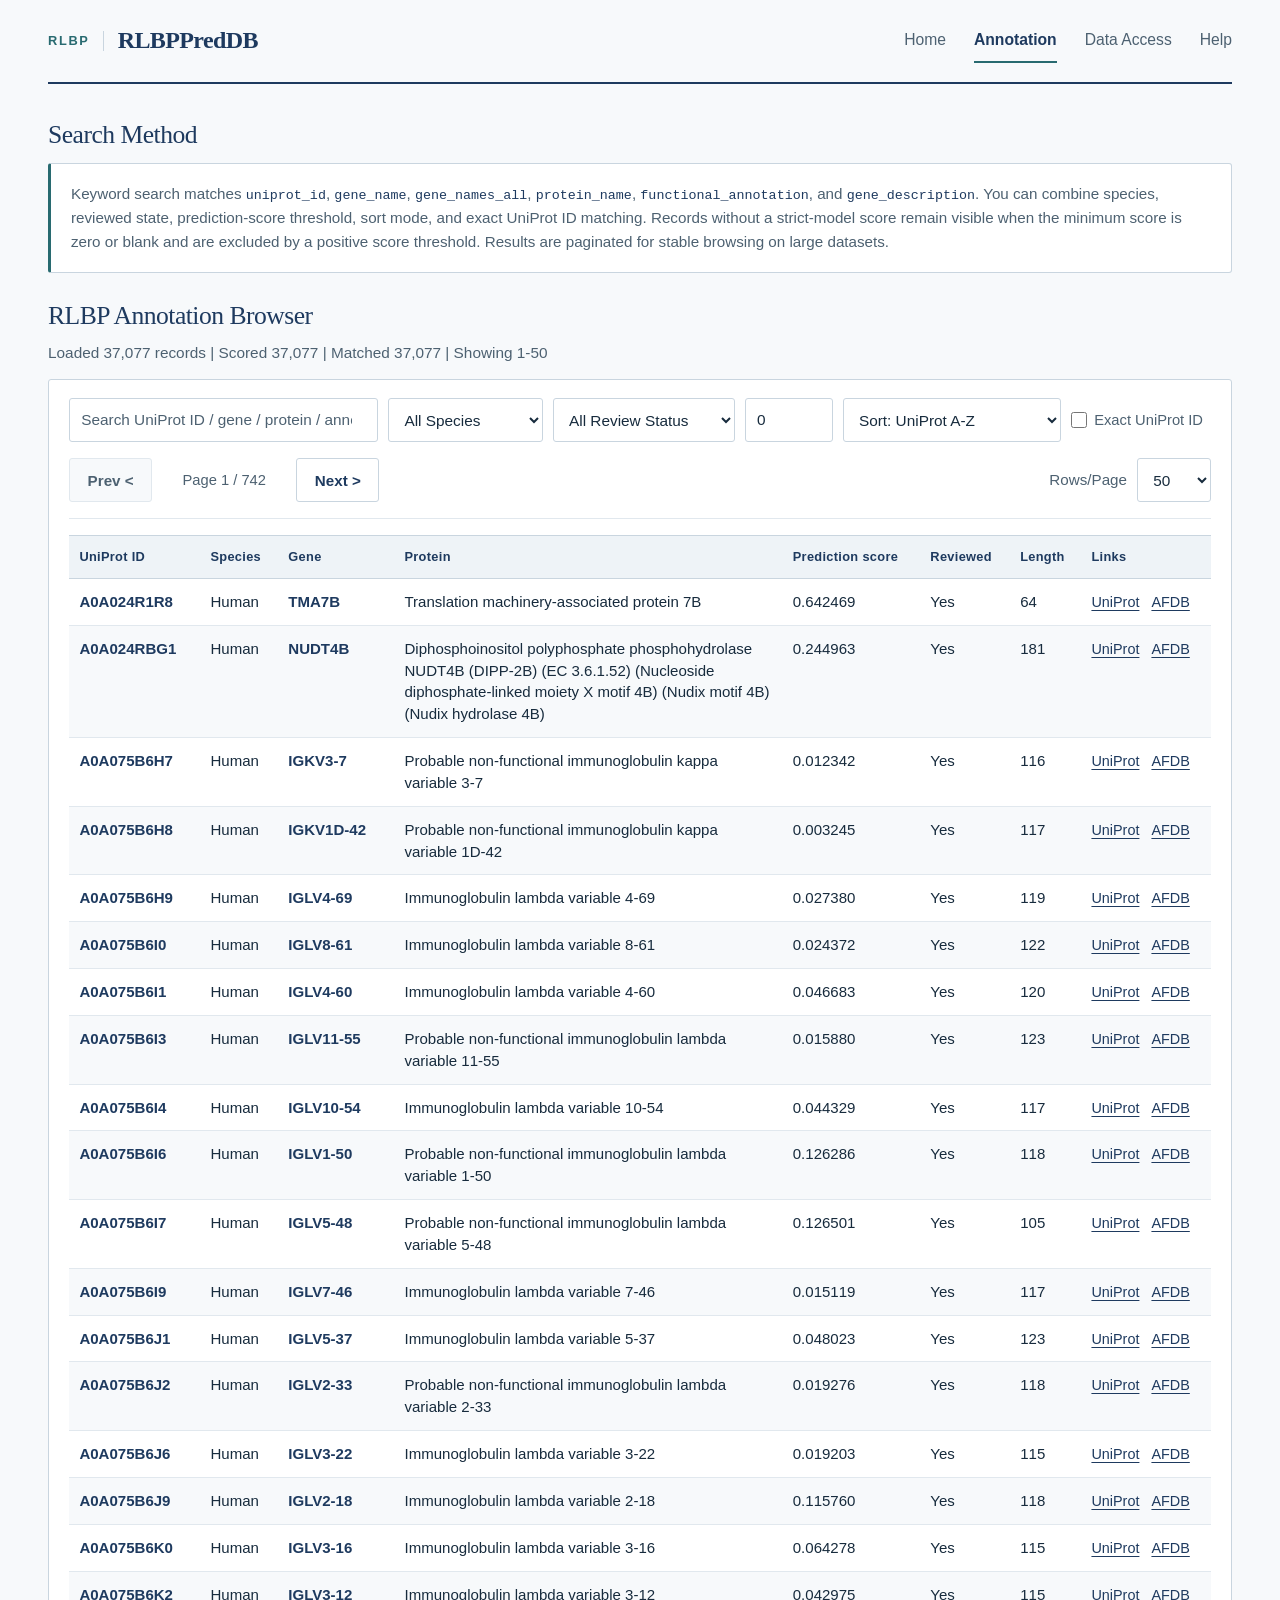
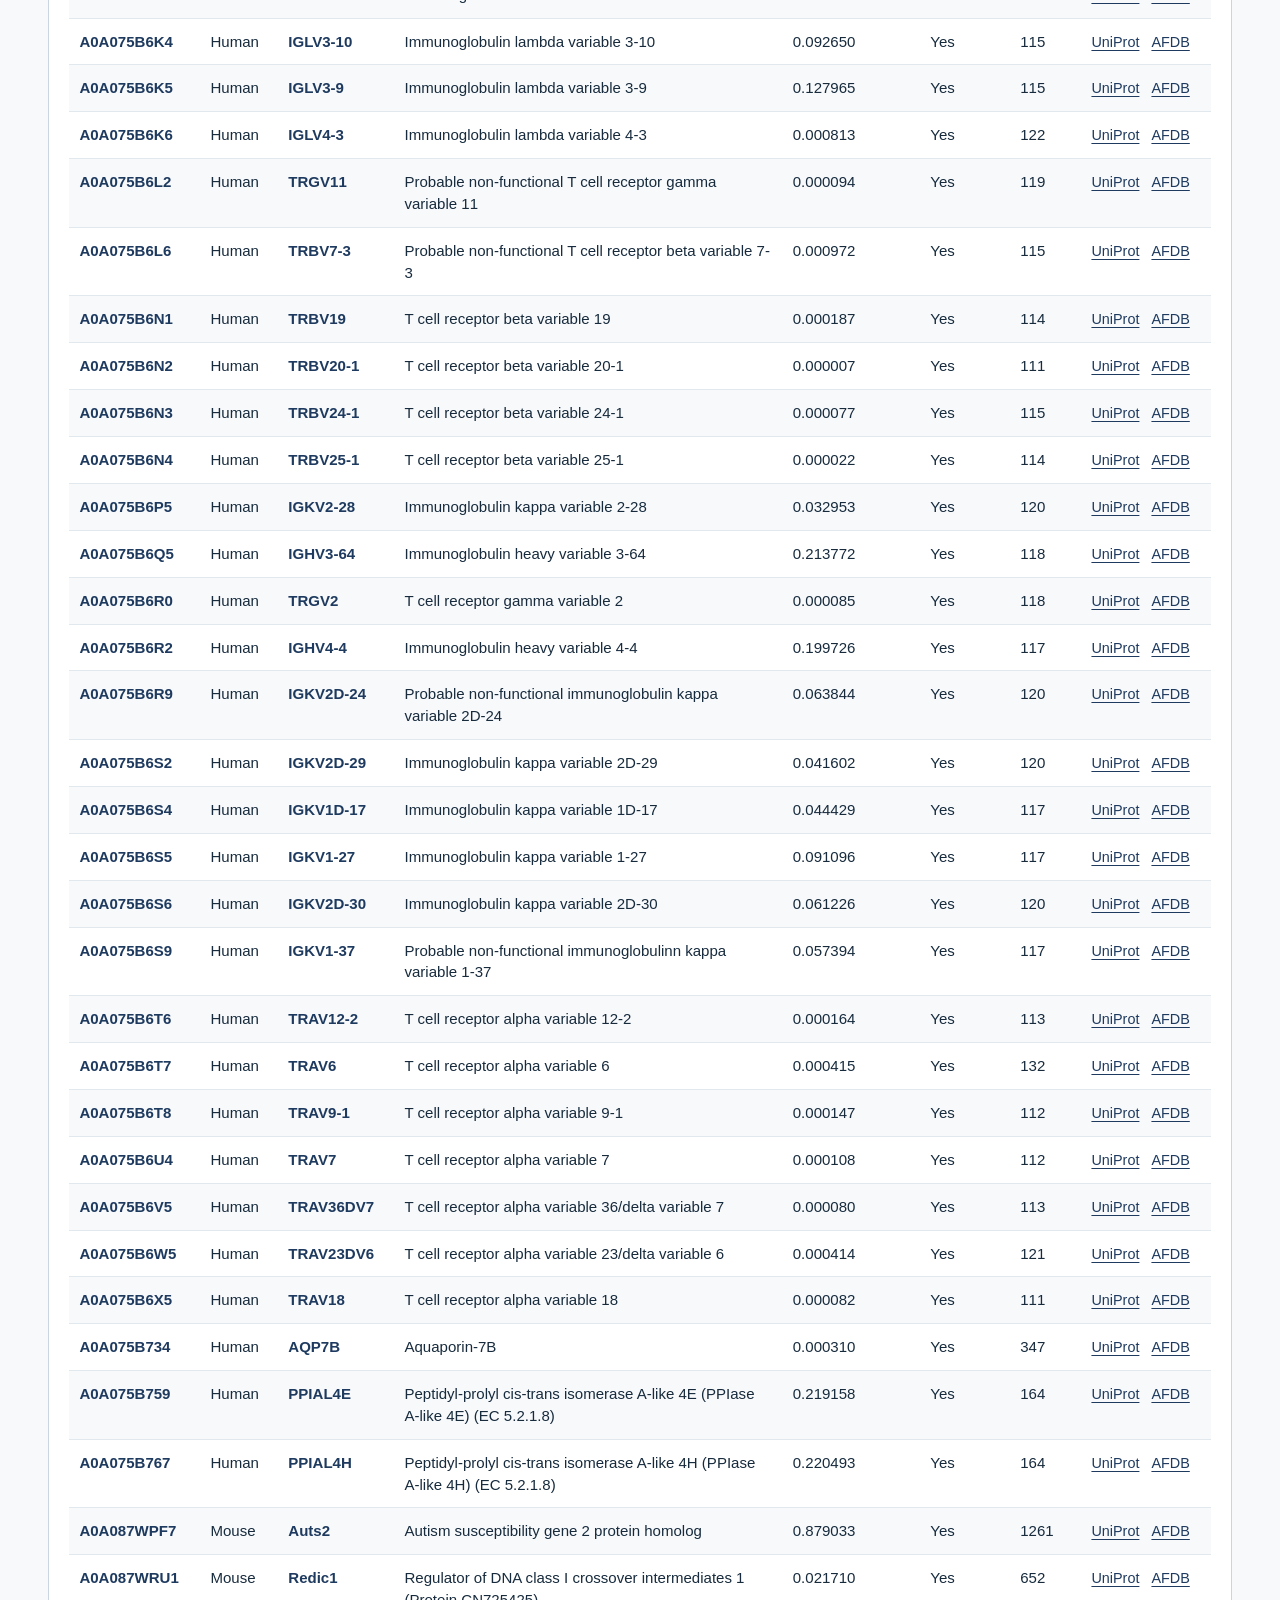
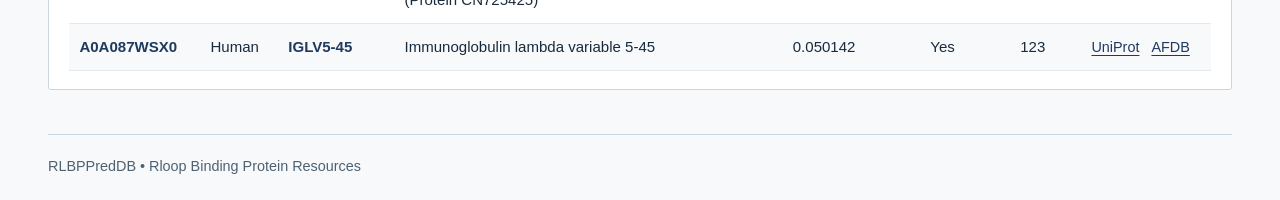
==== commit 1621b4ff: "Add AFDB availability links and GitHub Pages support" ====
--- a/annotation.html
+++ b/annotation.html
@@ -5,7 +5,7 @@
   <meta name="viewport" content="width=device-width, initial-scale=1.0" />
   <meta name="description" content="RLBPPredDB annotation browser" />
   <title>RLBPPredDB | Annotation</title>
-  <link rel="stylesheet" href="style.css?v=academic-20261110" />
+  <link rel="stylesheet" href="style.css?v=academic-afdb-20261114" />
 </head>
 <body>
   <div class="grain"></div>
@@ -114,6 +114,6 @@
     <p>RLBPPredDB • Rloop Binding Protein Resources</p>
   </footer>
 
-  <script src="annotation.js"></script>
+  <script src="annotation.js?v=afdb-20261114"></script>
 </body>
 </html>
--- a/style.css
+++ b/style.css
@@ -206,6 +206,8 @@
 td:nth-child(4) { min-width: 190px; width: 34%; overflow-wrap: anywhere; }
 td:nth-child(5), td:nth-child(7) { font-variant-numeric: tabular-nums; }
 td:nth-child(8) a { font-size: 0.9rem; }
+.external-links { display: inline-flex; align-items: baseline; gap: 0.75rem; }
+.afdb-status { color: var(--ink-soft); font-size: 0.9rem; }
 .empty { padding: 1.25rem; color: var(--ink-soft); text-align: center; }
 .list-tight { margin: 0; padding-left: 1.1rem; }
 .list-tight li + li { margin-top: 0.65rem; }
